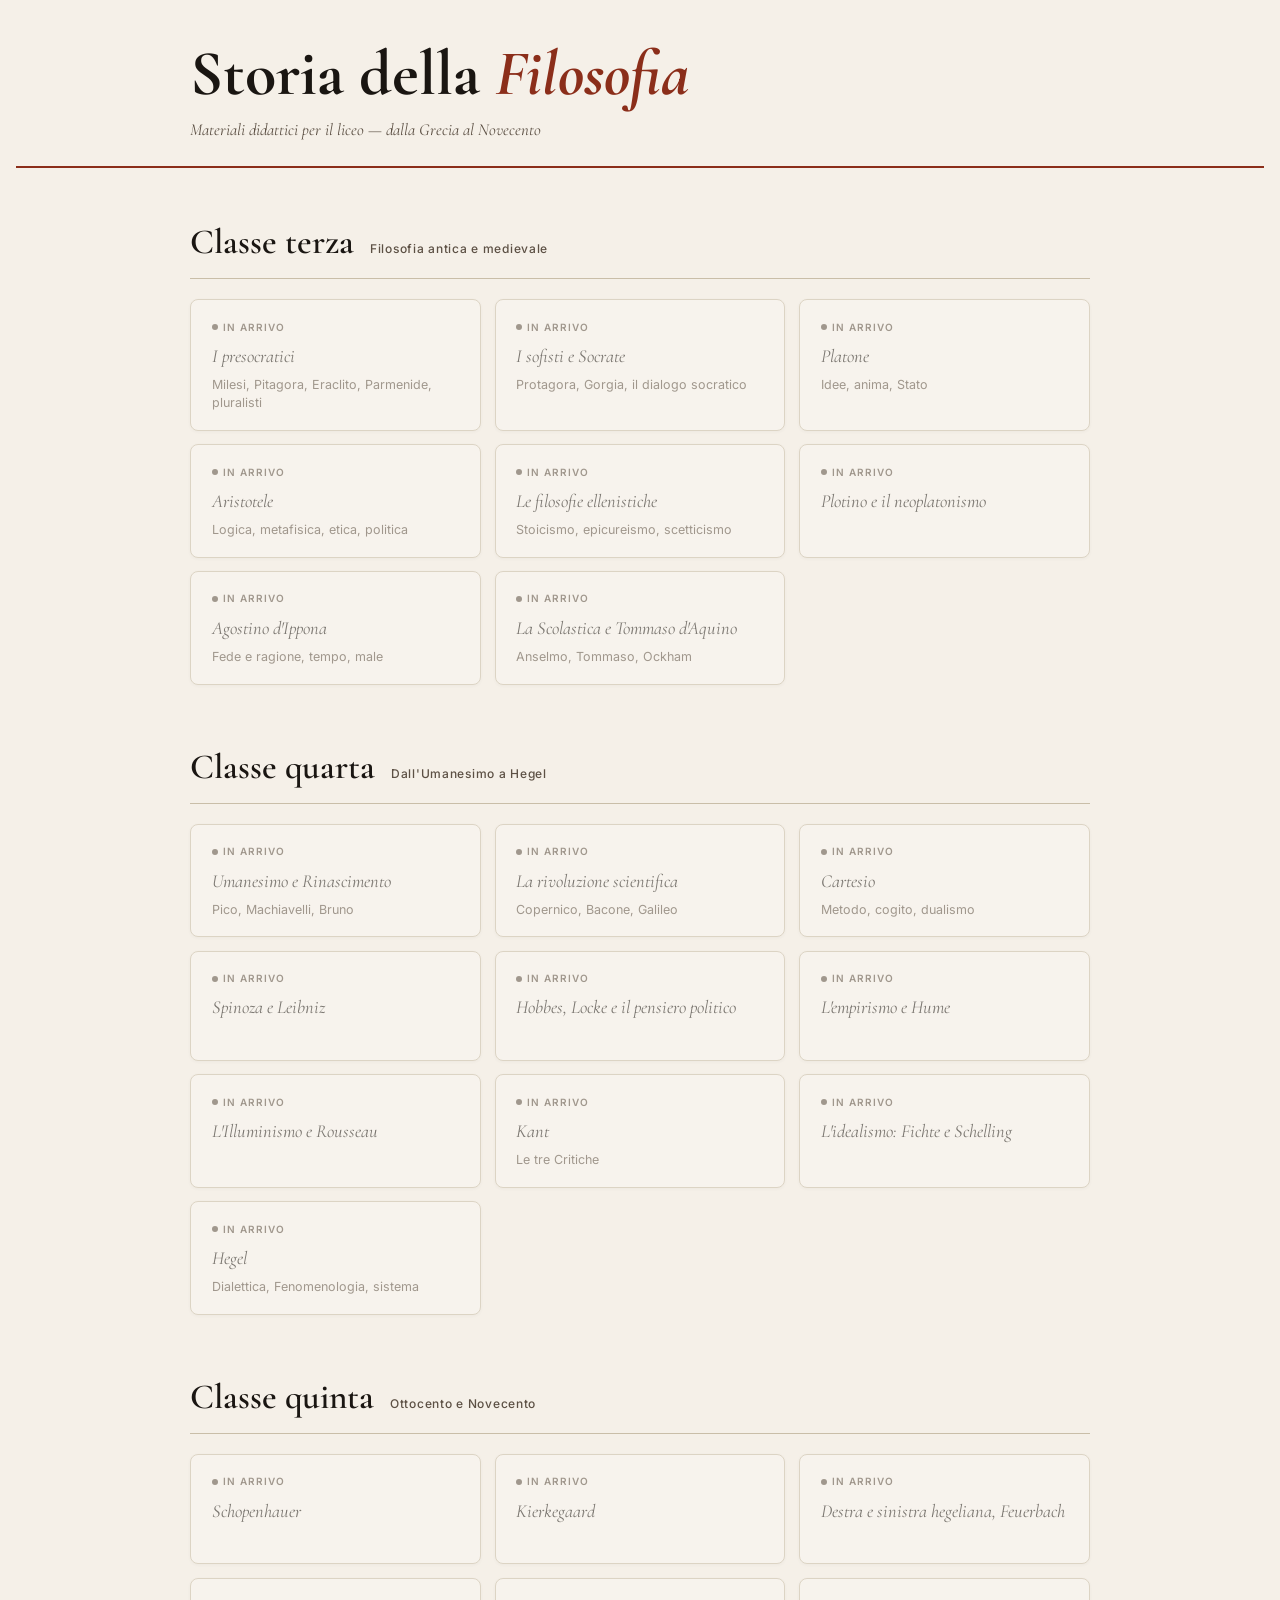
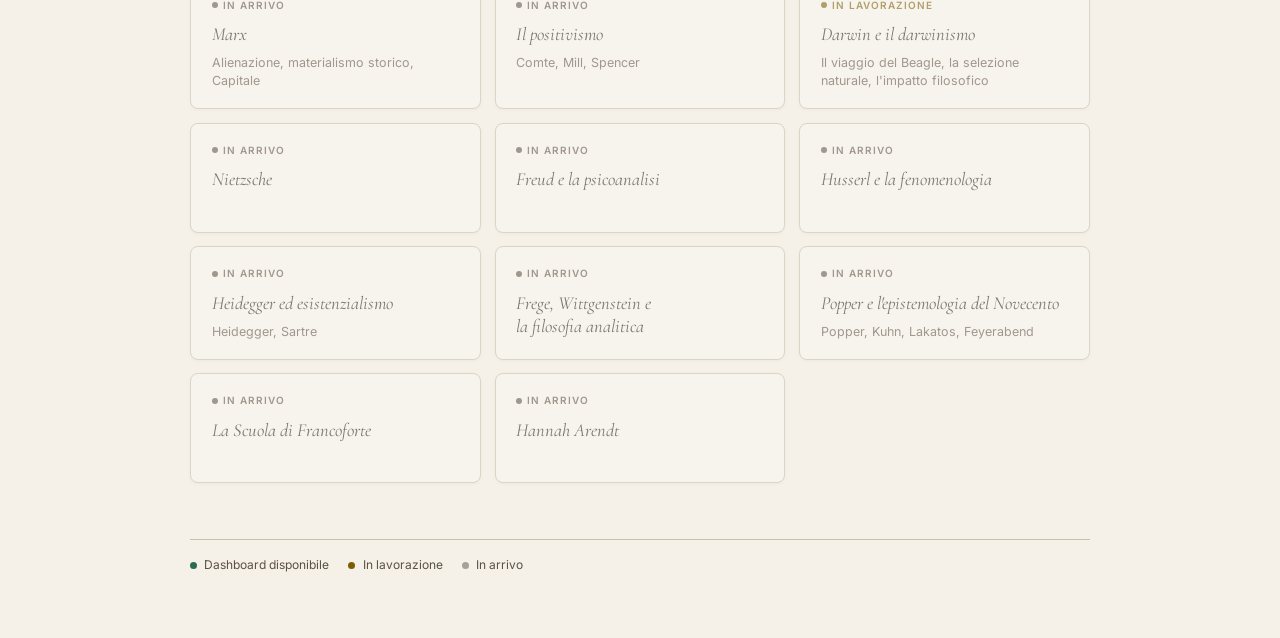
==== index.html @ 9a50a7f9 "Hub iniziale: indice delle dashboard di filosofia per anno di corso Co-Authored-By: Claude Opus 5.5 " ====
<!DOCTYPE html>
<html lang="it">
<head>
<meta charset="UTF-8">
<meta name="viewport" content="width=device-width, initial-scale=1.0">
<title>Storia della Filosofia</title>
<link rel="preconnect" href="https://fonts.googleapis.com">
<link rel="stylesheet" href="https://fonts.googleapis.com/css2?family=Cormorant+Garamond:ital,wght@0,400;0,600;0,700;1,400;1,600&family=Inter:wght@400;500;600&display=swap">

<style>
:root {
  --bg:       #F5F0E8;
  --bg2:      #EDE7D9;
  --fg:       #1A1612;
  --fg2:      #5C5044;
  --accent:   #8B2E1A;
  --accent2:  #C4491F;
  --border:   #C9BEA8;
  --ready:    #2D6A4F;
  --wip:      #7B5E00;
  --card-bg:  #FAF7F2;

  --font-display: 'Cormorant Garamond', Georgia, serif;
  --font-ui:      'Inter', system-ui, sans-serif;

  color-scheme: light;
}

@media (prefers-color-scheme: dark) {
  :root:not([data-theme="light"]) {
    --bg:      #141210;
    --bg2:     #1E1A17;
    --fg:      #E8E0D4;
    --fg2:     #9C9080;
    --accent:  #C4491F;
    --accent2: #E06030;
    --border:  #3A3028;
    --ready:   #4CAF82;
    --wip:     #D4A020;
    --card-bg: #1E1A17;
    color-scheme: dark;
  }
}
:root[data-theme="dark"] {
    --bg:      #141210;
    --bg2:     #1E1A17;
    --fg:      #E8E0D4;
    --fg2:     #9C9080;
    --accent:  #C4491F;
    --accent2: #E06030;
    --border:  #3A3028;
    --ready:   #4CAF82;
    --wip:     #D4A020;
    --card-bg: #1E1A17;
    color-scheme: dark;
}

*, *::before, *::after { box-sizing: border-box; margin: 0; }

body {
  background: var(--bg);
  color: var(--fg);
  font-family: var(--font-ui);
  font-size: 15px;
  line-height: 1.5;
  padding-left:  max(16px, env(safe-area-inset-left,  0px));
  padding-right: max(16px, env(safe-area-inset-right, 0px));
  padding-block: 0;
  min-height: 100%;
}

/* ── HEADER ── */
.site-header {
  border-bottom: 2px solid var(--accent);
  padding-block: 2.5rem 1.5rem;
  margin-bottom: 3rem;
}

.header-inner {
  max-width: 900px;
  margin-inline: auto;
}

.site-title {
  font-family: var(--font-display);
  font-size: clamp(2.4rem, 6vw, 4rem);
  font-weight: 700;
  line-height: 1.05;
  color: var(--fg);
  text-wrap: balance;
}

.site-title em {
  font-style: italic;
  color: var(--accent);
}

.site-subtitle {
  margin-top: 0.6rem;
  font-family: var(--font-display);
  font-size: 1.05rem;
  font-style: italic;
  color: var(--fg2);
}

/* ── MAIN ── */
.main {
  max-width: 900px;
  margin-inline: auto;
  padding-bottom: 4rem;
}

/* ── CENTURY SECTION ── */
.century { margin-bottom: 3.5rem; }

.century-header {
  display: flex;
  align-items: baseline;
  gap: 1rem;
  margin-bottom: 1.25rem;
  padding-bottom: 0.6rem;
  border-bottom: 1px solid var(--border);
}

.century-label {
  font-family: var(--font-display);
  font-size: clamp(1.6rem, 4vw, 2.2rem);
  font-weight: 600;
  color: var(--fg);
}

.century-span {
  font-family: var(--font-ui);
  font-size: 12px;
  font-weight: 500;
  color: var(--fg2);
  letter-spacing: 0.06em;
}

/* ── CARD GRID ── */
.cards {
  display: grid;
  grid-template-columns: repeat(auto-fill, minmax(220px, 1fr));
  gap: 0.85rem;
}

.card {
  background: var(--card-bg);
  border: 1px solid var(--border);
  border-radius: 8px;
  padding: 1.2rem 1.3rem 1.1rem;
  text-decoration: none;
  color: inherit;
  display: flex;
  flex-direction: column;
  gap: 0.5rem;
  transition: box-shadow 0.15s, transform 0.15s, border-color 0.15s;
  position: relative;
  min-height: 110px;
  box-shadow: 0 1px 3px rgba(0,0,0,0.06);
}

.card:hover:not(.card--placeholder) {
  box-shadow: 0 4px 16px rgba(0,0,0,0.1);
  transform: translateY(-2px);
  border-color: var(--accent);
}

.card--placeholder {
  cursor: default;
  opacity: 0.55;
}

.card-badge {
  display: inline-flex;
  align-items: center;
  gap: 0.3rem;
  font-size: 10px;
  font-weight: 600;
  letter-spacing: 0.1em;
  text-transform: uppercase;
  margin-bottom: 0.15rem;
}

.card-badge--ready { color: var(--ready); }
.card-badge--wip   { color: var(--wip); }
.card-badge--soon  { color: var(--fg2); }

.card-badge::before {
  content: '';
  width: 6px;
  height: 6px;
  border-radius: 50%;
  background: currentColor;
  flex-shrink: 0;
}

.card-title {
  font-family: var(--font-display);
  font-size: 1.15rem;
  font-weight: 600;
  line-height: 1.25;
  color: var(--fg);
  text-wrap: balance;
}

.card--placeholder .card-title {
  font-weight: 400;
  font-style: italic;
}

.card-desc {
  font-size: 12.5px;
  color: var(--fg2);
  line-height: 1.45;
}

.card-arrow {
  position: absolute;
  bottom: 1rem;
  right: 1.1rem;
  font-size: 1.1rem;
  color: var(--accent);
  opacity: 0;
  transition: opacity 0.15s, transform 0.15s;
  transform: translateX(-4px);
}

.card:hover:not(.card--placeholder) .card-arrow {
  opacity: 1;
  transform: translateX(0);
}

/* ── LEGEND ── */
.legend {
  margin-top: 2.5rem;
  padding-top: 1rem;
  border-top: 1px solid var(--border);
  display: flex;
  flex-wrap: wrap;
  gap: 1.2rem;
}

.legend-item {
  display: flex;
  align-items: center;
  gap: 0.45rem;
  font-size: 12px;
  color: var(--fg2);
}

.legend-dot {
  width: 7px;
  height: 7px;
  border-radius: 50%;
}

.legend-dot--ready { background: var(--ready); }
.legend-dot--wip   { background: var(--wip); }
.legend-dot--soon  { background: var(--fg2); opacity: 0.5; }
</style>
</head>
<body>

<header class="site-header">
  <div class="header-inner">
    <h1 class="site-title">Storia della <em>Filosofia</em></h1>
    <p class="site-subtitle">Materiali didattici per il liceo — dalla Grecia al Novecento</p>
  </div>
</header>

<main class="main">

  <!-- CLASSE TERZA -->
  <section class="century">
    <div class="century-header">
      <h2 class="century-label">Classe terza</h2>
      <span class="century-span">Filosofia antica e medievale</span>
    </div>
    <div class="cards">

      <div class="card card--placeholder">
        <span class="card-badge card-badge--soon">In arrivo</span>
        <span class="card-title">I presocratici</span>
        <span class="card-desc">Milesi, Pitagora, Eraclito, Parmenide, pluralisti</span>
      </div>

      <div class="card card--placeholder">
        <span class="card-badge card-badge--soon">In arrivo</span>
        <span class="card-title">I sofisti e Socrate</span>
        <span class="card-desc">Protagora, Gorgia, il dialogo socratico</span>
      </div>

      <div class="card card--placeholder">
        <span class="card-badge card-badge--soon">In arrivo</span>
        <span class="card-title">Platone</span>
        <span class="card-desc">Idee, anima, Stato</span>
      </div>

      <div class="card card--placeholder">
        <span class="card-badge card-badge--soon">In arrivo</span>
        <span class="card-title">Aristotele</span>
        <span class="card-desc">Logica, metafisica, etica, politica</span>
      </div>

      <div class="card card--placeholder">
        <span class="card-badge card-badge--soon">In arrivo</span>
        <span class="card-title">Le filosofie ellenistiche</span>
        <span class="card-desc">Stoicismo, epicureismo, scetticismo</span>
      </div>

      <div class="card card--placeholder">
        <span class="card-badge card-badge--soon">In arrivo</span>
        <span class="card-title">Plotino e il neoplatonismo</span>
      </div>

      <div class="card card--placeholder">
        <span class="card-badge card-badge--soon">In arrivo</span>
        <span class="card-title">Agostino d'Ippona</span>
        <span class="card-desc">Fede e ragione, tempo, male</span>
      </div>

      <div class="card card--placeholder">
        <span class="card-badge card-badge--soon">In arrivo</span>
        <span class="card-title">La Scolastica e Tommaso d'Aquino</span>
        <span class="card-desc">Anselmo, Tommaso, Ockham</span>
      </div>

    </div>
  </section>

  <!-- CLASSE QUARTA -->
  <section class="century">
    <div class="century-header">
      <h2 class="century-label">Classe quarta</h2>
      <span class="century-span">Dall'Umanesimo a Hegel</span>
    </div>
    <div class="cards">

      <div class="card card--placeholder">
        <span class="card-badge card-badge--soon">In arrivo</span>
        <span class="card-title">Umanesimo e Rinascimento</span>
        <span class="card-desc">Pico, Machiavelli, Bruno</span>
      </div>

      <div class="card card--placeholder">
        <span class="card-badge card-badge--soon">In arrivo</span>
        <span class="card-title">La rivoluzione scientifica</span>
        <span class="card-desc">Copernico, Bacone, Galileo</span>
      </div>

      <div class="card card--placeholder">
        <span class="card-badge card-badge--soon">In arrivo</span>
        <span class="card-title">Cartesio</span>
        <span class="card-desc">Metodo, cogito, dualismo</span>
      </div>

      <div class="card card--placeholder">
        <span class="card-badge card-badge--soon">In arrivo</span>
        <span class="card-title">Spinoza e Leibniz</span>
      </div>

      <div class="card card--placeholder">
        <span class="card-badge card-badge--soon">In arrivo</span>
        <span class="card-title">Hobbes, Locke e il pensiero politico</span>
      </div>

      <div class="card card--placeholder">
        <span class="card-badge card-badge--soon">In arrivo</span>
        <span class="card-title">L'empirismo e Hume</span>
      </div>

      <div class="card card--placeholder">
        <span class="card-badge card-badge--soon">In arrivo</span>
        <span class="card-title">L'Illuminismo e Rousseau</span>
      </div>

      <div class="card card--placeholder">
        <span class="card-badge card-badge--soon">In arrivo</span>
        <span class="card-title">Kant</span>
        <span class="card-desc">Le tre Critiche</span>
      </div>

      <div class="card card--placeholder">
        <span class="card-badge card-badge--soon">In arrivo</span>
        <span class="card-title">L'idealismo: Fichte e Schelling</span>
      </div>

      <div class="card card--placeholder">
        <span class="card-badge card-badge--soon">In arrivo</span>
        <span class="card-title">Hegel</span>
        <span class="card-desc">Dialettica, Fenomenologia, sistema</span>
      </div>

    </div>
  </section>

  <!-- CLASSE QUINTA -->
  <section class="century">
    <div class="century-header">
      <h2 class="century-label">Classe quinta</h2>
      <span class="century-span">Ottocento e Novecento</span>
    </div>
    <div class="cards">

      <div class="card card--placeholder">
        <span class="card-badge card-badge--soon">In arrivo</span>
        <span class="card-title">Schopenhauer</span>
      </div>

      <div class="card card--placeholder">
        <span class="card-badge card-badge--soon">In arrivo</span>
        <span class="card-title">Kierkegaard</span>
      </div>

      <div class="card card--placeholder">
        <span class="card-badge card-badge--soon">In arrivo</span>
        <span class="card-title">Destra e sinistra hegeliana, Feuerbach</span>
      </div>

      <div class="card card--placeholder">
        <span class="card-badge card-badge--soon">In arrivo</span>
        <span class="card-title">Marx</span>
        <span class="card-desc">Alienazione, materialismo storico, Capitale</span>
      </div>

      <div class="card card--placeholder">
        <span class="card-badge card-badge--soon">In arrivo</span>
        <span class="card-title">Il positivismo</span>
        <span class="card-desc">Comte, Mill, Spencer</span>
      </div>

      <div class="card card--placeholder">
        <span class="card-badge card-badge--wip">In lavorazione</span>
        <span class="card-title">Darwin e il darwinismo</span>
        <span class="card-desc">Il viaggio del Beagle, la selezione naturale, l'impatto filosofico</span>
      </div>

      <div class="card card--placeholder">
        <span class="card-badge card-badge--soon">In arrivo</span>
        <span class="card-title">Nietzsche</span>
      </div>

      <div class="card card--placeholder">
        <span class="card-badge card-badge--soon">In arrivo</span>
        <span class="card-title">Freud e la psicoanalisi</span>
      </div>

      <div class="card card--placeholder">
        <span class="card-badge card-badge--soon">In arrivo</span>
        <span class="card-title">Husserl e la fenomenologia</span>
      </div>

      <div class="card card--placeholder">
        <span class="card-badge card-badge--soon">In arrivo</span>
        <span class="card-title">Heidegger ed esistenzialismo</span>
        <span class="card-desc">Heidegger, Sartre</span>
      </div>

      <div class="card card--placeholder">
        <span class="card-badge card-badge--soon">In arrivo</span>
        <span class="card-title">Frege, Wittgenstein e la filosofia analitica</span>
      </div>

      <div class="card card--placeholder">
        <span class="card-badge card-badge--soon">In arrivo</span>
        <span class="card-title">Popper e l'epistemologia del Novecento</span>
        <span class="card-desc">Popper, Kuhn, Lakatos, Feyerabend</span>
      </div>

      <div class="card card--placeholder">
        <span class="card-badge card-badge--soon">In arrivo</span>
        <span class="card-title">La Scuola di Francoforte</span>
      </div>

      <div class="card card--placeholder">
        <span class="card-badge card-badge--soon">In arrivo</span>
        <span class="card-title">Hannah Arendt</span>
      </div>

    </div>
  </section>

  <div class="legend">
    <span class="legend-item"><span class="legend-dot legend-dot--ready"></span> Dashboard disponibile</span>
    <span class="legend-item"><span class="legend-dot legend-dot--wip"></span> In lavorazione</span>
    <span class="legend-item"><span class="legend-dot legend-dot--soon"></span> In arrivo</span>
  </div>

</main>

</body>
</html>
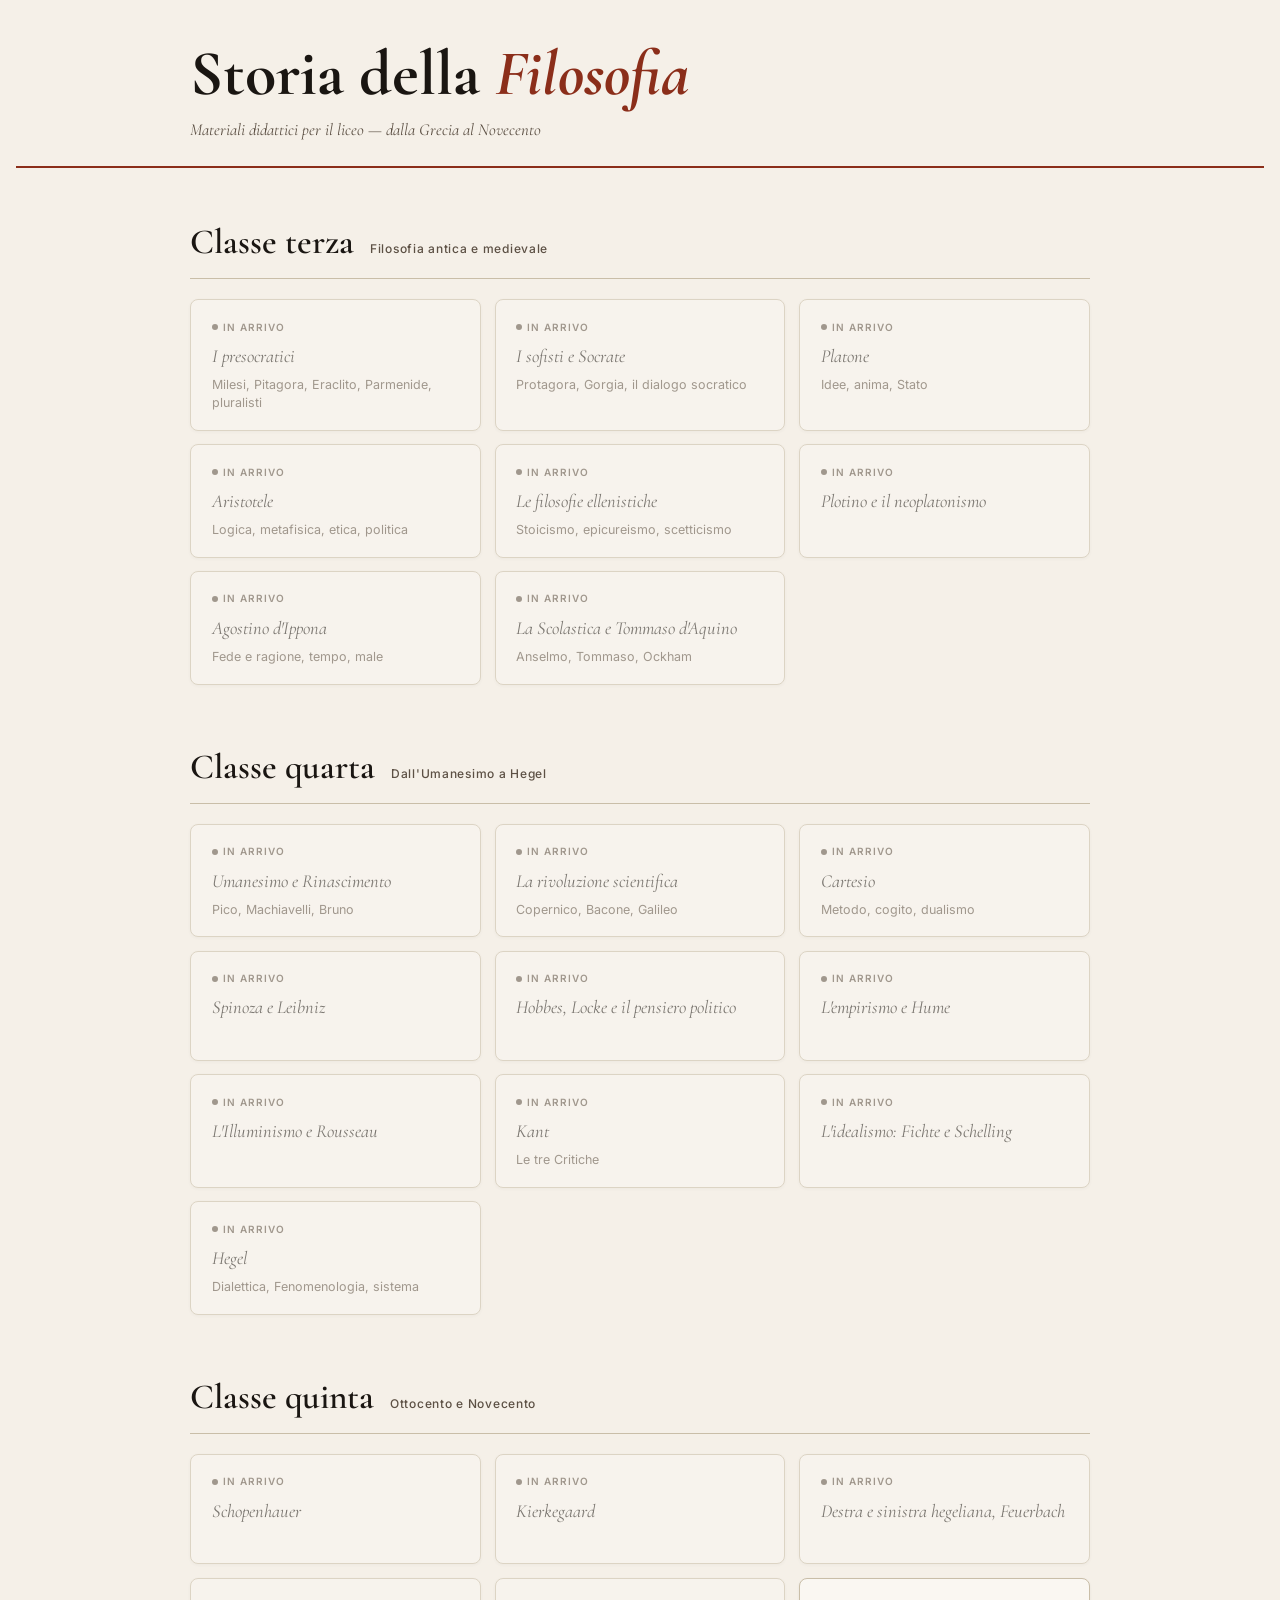
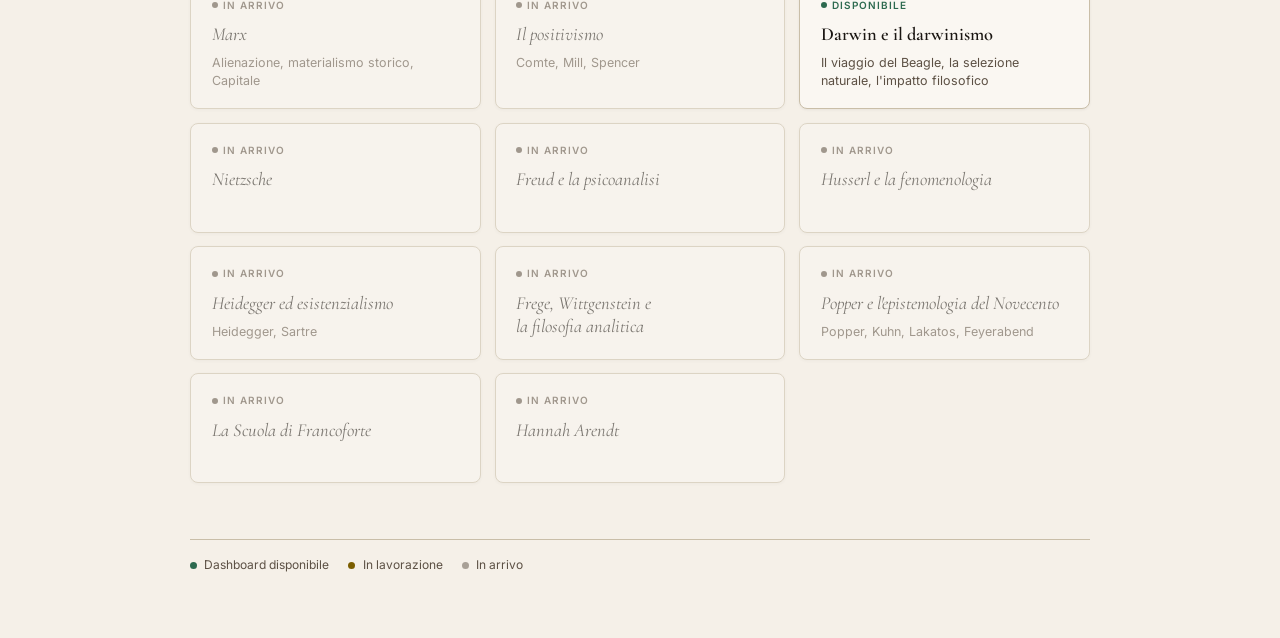
==== commit ee9a828d: "Aggiunge la dashboard su Darwin con la mappa narrativa del Beagle - darwin/: dashboard (vita, concet" ====
--- a/index.html
+++ b/index.html
@@ -430,11 +430,12 @@
         <span class="card-desc">Comte, Mill, Spencer</span>
       </div>
 
-      <div class="card card--placeholder">
-        <span class="card-badge card-badge--wip">In lavorazione</span>
+      <a class="card" href="./darwin/">
+        <span class="card-badge card-badge--ready">Disponibile</span>
         <span class="card-title">Darwin e il darwinismo</span>
         <span class="card-desc">Il viaggio del Beagle, la selezione naturale, l'impatto filosofico</span>
-      </div>
+        <span class="card-arrow">→</span>
+      </a>
 
       <div class="card card--placeholder">
         <span class="card-badge card-badge--soon">In arrivo</span>
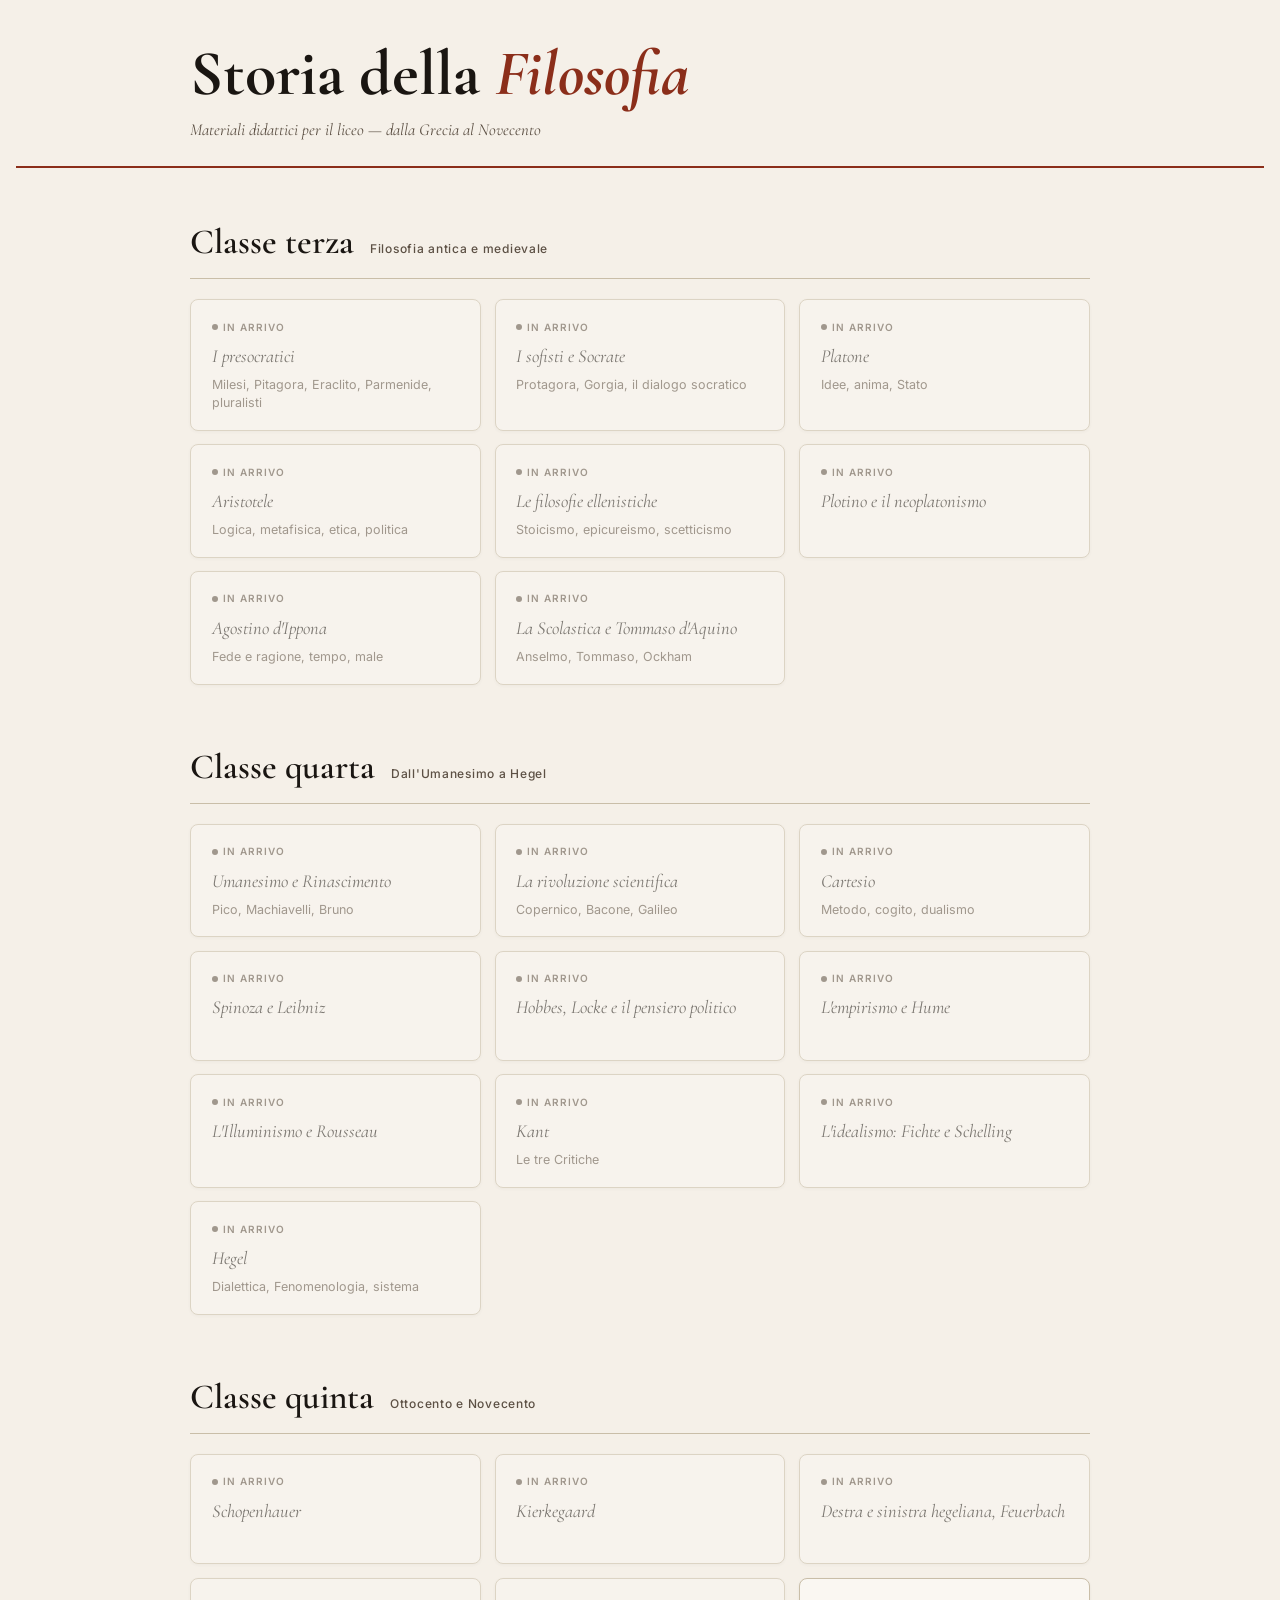
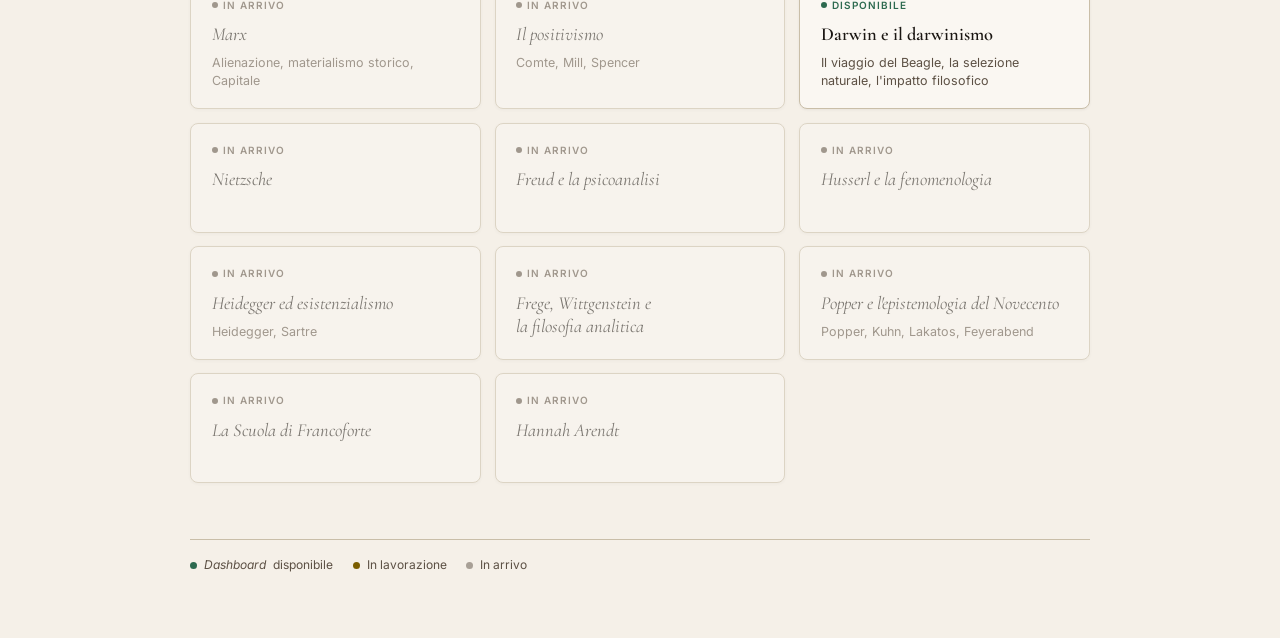
==== commit e0576f42: "Corsivo per i termini stranieri (Intelligent Design, dashboard, bestseller, design, linkage, test cr" ====
--- a/index.html
+++ b/index.html
@@ -483,7 +483,7 @@
   </section>
 
   <div class="legend">
-    <span class="legend-item"><span class="legend-dot legend-dot--ready"></span> Dashboard disponibile</span>
+    <span class="legend-item"><span class="legend-dot legend-dot--ready"></span> <em>Dashboard</em> disponibile</span>
     <span class="legend-item"><span class="legend-dot legend-dot--wip"></span> In lavorazione</span>
     <span class="legend-item"><span class="legend-dot legend-dot--soon"></span> In arrivo</span>
   </div>
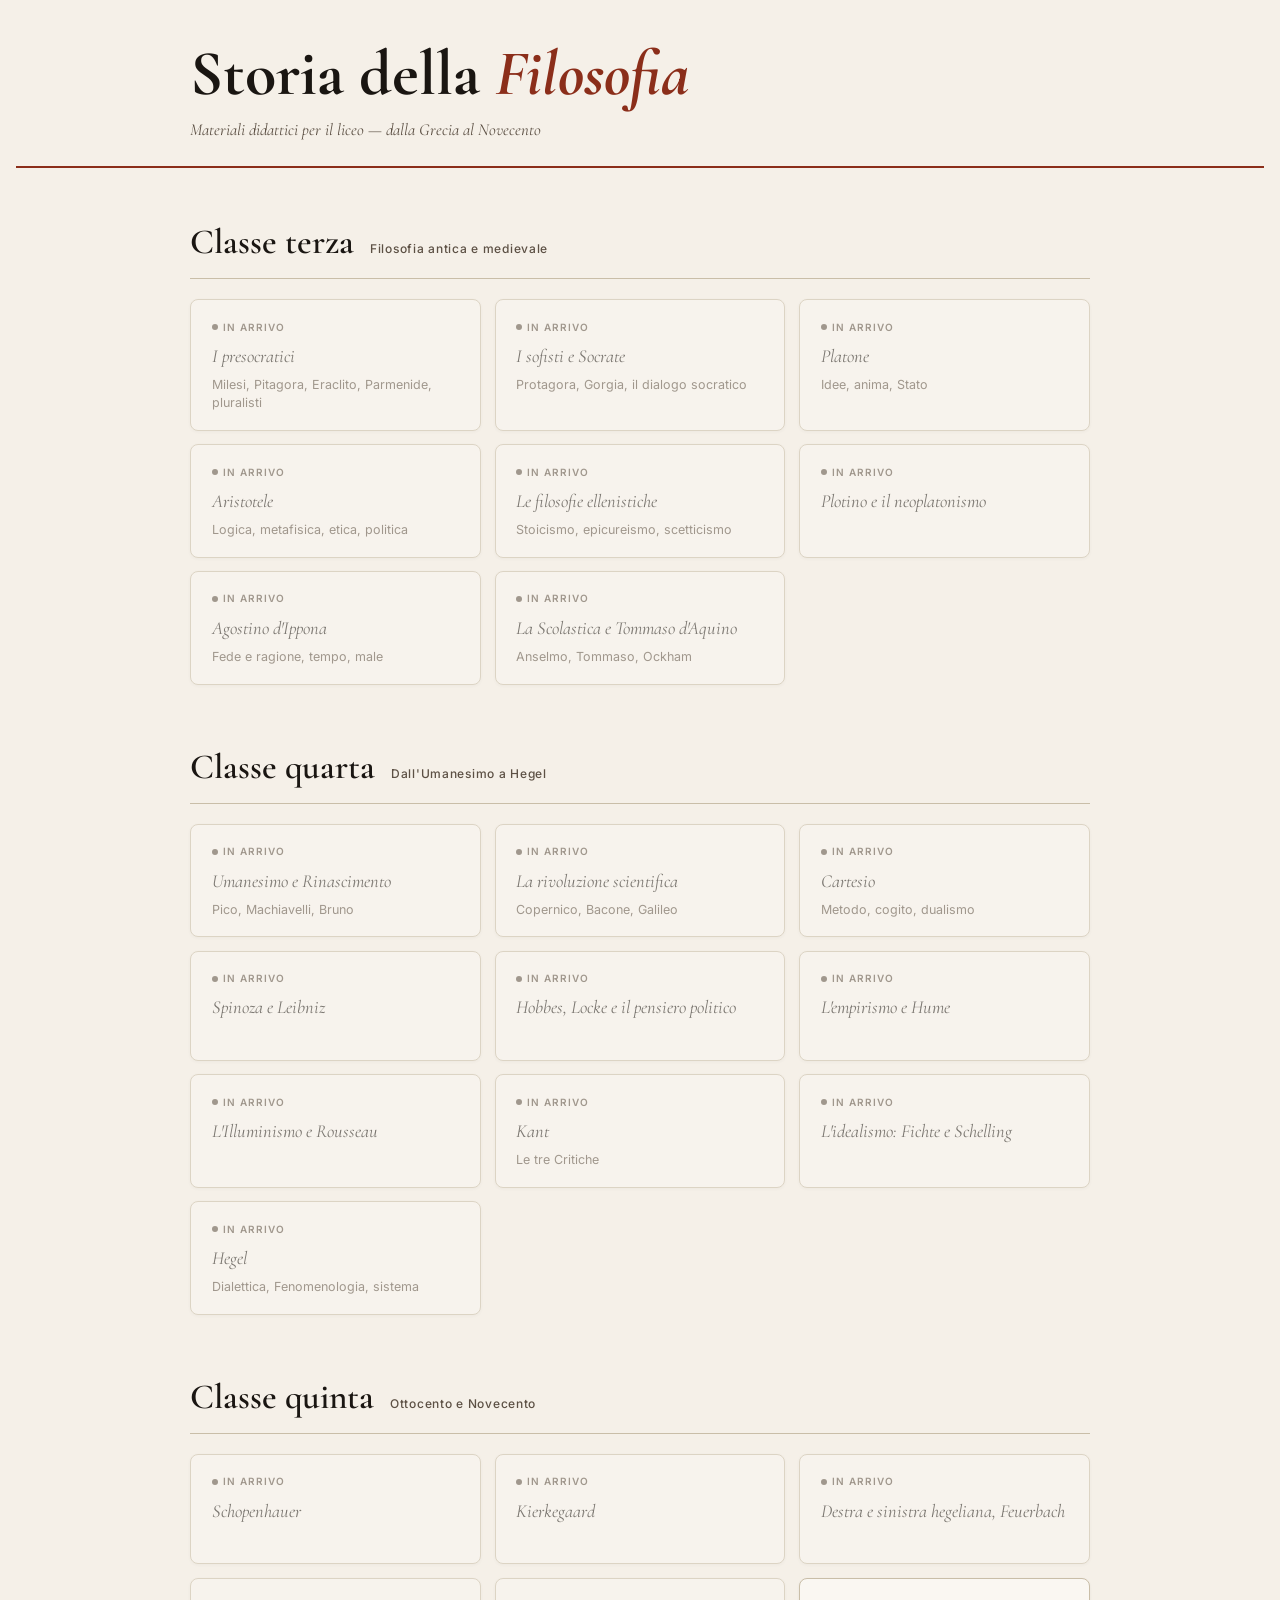
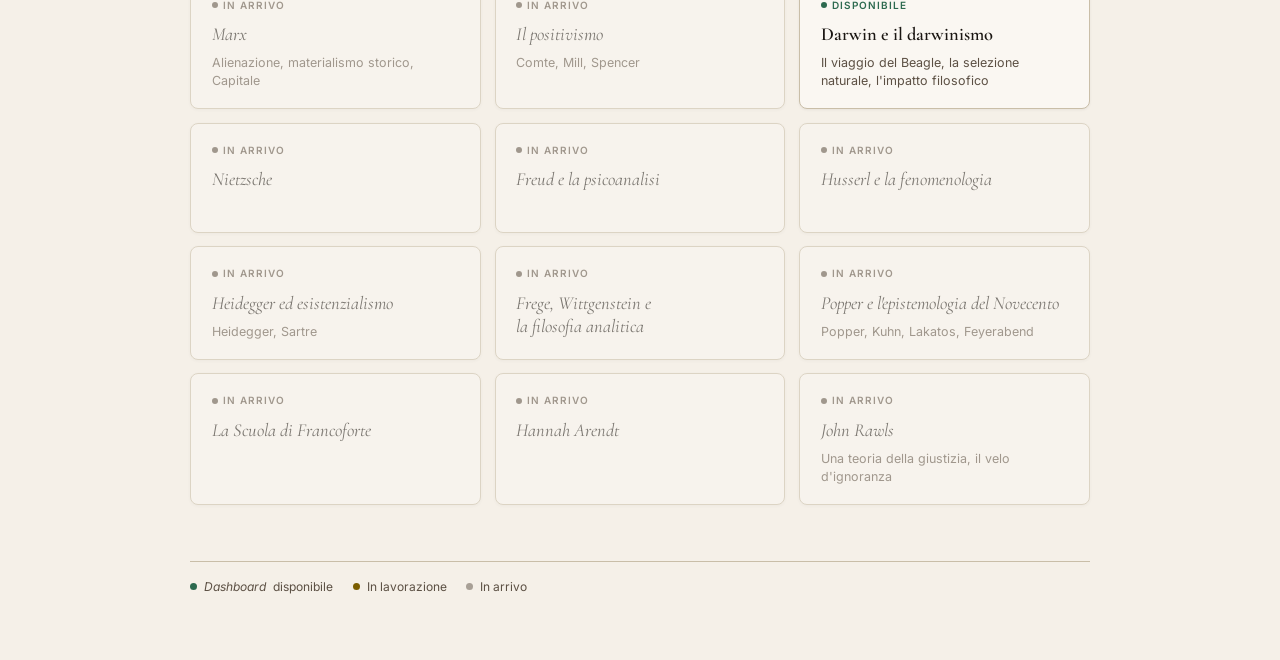
==== commit 3e5db351: "Indice: aggiunto John Rawls (classe quinta) Co-Authored-By: Claude Opus 5.5 <noreply@anthropic.com> " ====
--- a/index.html
+++ b/index.html
@@ -479,6 +479,12 @@
         <span class="card-title">Hannah Arendt</span>
       </div>
 
+      <div class="card card--placeholder">
+        <span class="card-badge card-badge--soon">In arrivo</span>
+        <span class="card-title">John Rawls</span>
+        <span class="card-desc">Una teoria della giustizia, il velo d'ignoranza</span>
+      </div>
+
     </div>
   </section>
 
